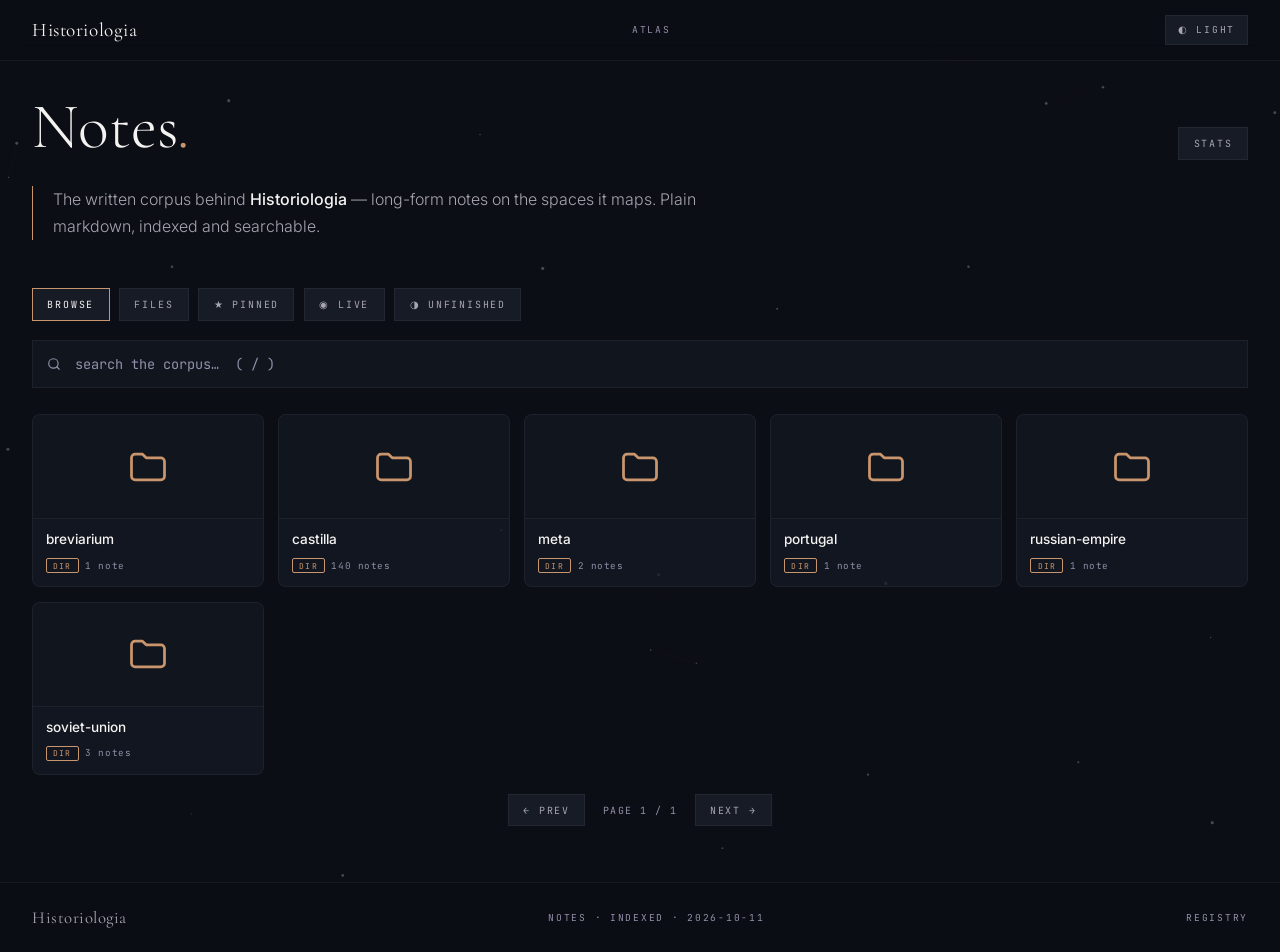
==== app/note/web/index.html @ 43ea8603 "merge Appended Information: - .dockerignore - .env.example - .gitignore - AGENTS.md - Dockerfile - M" ====
<!DOCTYPE html>
<html lang="en">
<head>
    <meta charset="UTF-8">
    <meta name="viewport" content="width=device-width, initial-scale=1.0">
    <title>Notes · Historiologia</title>
    <link rel="icon" href="/shared/img/favicon.ico">
    <script>document.documentElement.dataset.theme = localStorage.getItem('historiologia-theme') === 'light' ? 'light' : 'dark';</script>
    <meta name="description" content="Search and read the Historiologia notes corpus.">
    <link rel="preconnect" href="https://fonts.googleapis.com">
    <link rel="preconnect" href="https://fonts.gstatic.com" crossorigin>
    <link href="https://fonts.googleapis.com/css2?family=Cormorant+Garamond:ital,wght@0,300;0,400;0,500;0,600;1,300;1,400;1,500&family=Inter:wght@300;400;500;600&family=JetBrains+Mono:wght@300;400;500&display=swap" rel="stylesheet">
    <style>
        :root {
            /* Oxford Common Room tokens — keep identical to app/shared/theme.css
               (plus note-specific extras below). */
            --bg-void: #0b0e14;
            --bg-surface: #11151e;
            --bg-card: #161b26;
            --bg-elevated: #1d2330;
            --bg-hover: rgba(255, 255, 255, 0.04);
            --gilt: #C4B998;
            --parchment: #D6D1C4;
            --thread: #4a4a4a;
            --text-primary: #f4f3f1;
            --text-secondary: #a8a5b0;
            --text-muted: #9290aa;
            --text-ghost: #82809a;
            --accent-copper: #c9956c;
            --accent-copper-light: #dbb08a;
            --accent-sage: #7ba388;
            --accent-plum: #9b7eb0;
            --accent-rose: #c47d8a;
            --accent-amber: #d4a857;
            --accent-steel: #6b8caa;
            --accent-gold: #c9956c;
            --accent-gold-dim: rgba(201, 149, 108, 0.14);
            --accent-cyan: #4dd4c4;
            --accent-cyan-dim: rgba(77, 212, 196, 0.1);
            --border-subtle: rgba(255, 255, 255, 0.05);
            --border-medium: rgba(255, 255, 255, 0.08);
            --border-strong: rgba(255, 255, 255, 0.12);
            --radius-sm: 5px;
            --radius-md: 8px;
            --radius-lg: 12px;
            --shadow-sm: 0 2px 8px rgba(0, 0, 0, 0.15);
            --shadow-md: 0 8px 24px rgba(0, 0, 0, 0.2);
            --shadow-lg: 0 16px 48px rgba(0, 0, 0, 0.25);
            --card-bg: rgba(22, 27, 38, 0.72);
            --nav-bg: rgba(11, 14, 20, 0.85);
            --footer-bg: rgba(11, 14, 20, 0.7);
            --font-display: 'Cormorant Garamond', serif;
            --font-body: 'Inter', sans-serif;
            --font-mono: 'JetBrains Mono', monospace;
        }

        html[data-theme="light"] {
            --bg-void: #f5f2ea;
            --bg-surface: #efe9dc;
            --bg-card: #fffdf8;
            --bg-elevated: #ffffff;
            --bg-hover: rgba(20, 22, 30, 0.04);
            --gilt: #9a7b3f;
            --parchment: #2b2620;
            --thread: rgba(43, 38, 32, 0.25);
            --text-primary: #1a1d24;
            --text-secondary: #4a4f5e;
            --text-muted: #7a7f8e;
            --text-ghost: #9aa0ae;
            --accent-copper: #9a7b3f;
            --accent-copper-light: #7a6132;
            --accent-sage: #4e7a5e;
            --accent-plum: #7a5f8c;
            --accent-rose: #a55a68;
            --accent-amber: #9a742f;
            --accent-steel: #4e6e8c;
            --accent-gold: #9a7b3f;
            --accent-gold-dim: rgba(154, 123, 63, 0.12);
            --accent-cyan: #0e7c72;
            --accent-cyan-dim: rgba(14, 124, 114, 0.08);
            --border-subtle: rgba(20, 22, 30, 0.10);
            --border-medium: rgba(20, 22, 30, 0.14);
            --border-strong: rgba(20, 22, 30, 0.22);
            --radius-sm: 5px;
            --radius-md: 8px;
            --radius-lg: 12px;
            --shadow-sm: 0 2px 8px rgba(0, 0, 0, 0.15);
            --shadow-md: 0 8px 24px rgba(0, 0, 0, 0.2);
            --shadow-lg: 0 16px 48px rgba(0, 0, 0, 0.25);
            --card-bg: rgba(255, 253, 248, 0.72);
            --nav-bg: rgba(245, 242, 234, 0.85);
            --footer-bg: rgba(245, 242, 234, 0.75);
        }

        * { margin: 0; padding: 0; box-sizing: border-box; }
        html { scroll-behavior: smooth; background: var(--bg-void); }

        body {
            background: var(--bg-void);
            color: var(--text-primary);
            font-family: var(--font-body);
            min-height: 100vh;
            display: flex;
            flex-direction: column;
            overflow-x: hidden;
            transition: opacity 180ms ease;
        }

        html.theme-fading body { opacity: 0; }

        @media (prefers-reduced-motion: reduce) {
            html { scroll-behavior: auto; }
            body { transition: none; }
        }

        #ambientCanvas {
            position: fixed;
            top: 0; left: 0;
            z-index: 0;
            opacity: 0.55;
            pointer-events: none;
        }

        .page {
            position: relative;
            z-index: 1;
            flex: 1;
            width: 100%;
            max-width: 1280px;
            margin: 0 auto;
            padding: 0 2rem 3.5rem;
        }

        .nav {
            position: sticky;
            top: 0;
            z-index: 10;
            background: var(--nav-bg);
            backdrop-filter: blur(10px);
            -webkit-backdrop-filter: blur(10px);
            border-bottom: 1px solid var(--border-subtle);
        }

        .nav-inner {
            max-width: 1280px;
            margin: 0 auto;
            padding: 0.95rem 2rem;
            display: flex;
            align-items: center;
            justify-content: space-between;
        }

        .nav-brand {
            display: inline-flex;
            align-items: center;
            gap: 0.55rem;
            font-family: var(--font-display);
            font-size: 1.2rem;
            font-weight: 400;
            letter-spacing: 0.03em;
            color: var(--text-primary);
            text-decoration: none;
        }

        .nav-mark {
            height: 26px;
            width: auto;
        }

        .nav-brand em { font-style: italic; color: var(--accent-gold); }

        .nav-links {
            font-family: var(--font-mono);
            font-size: 0.6rem;
            letter-spacing: 0.18em;
            text-transform: uppercase;
        }

        .nav-links a {
            color: var(--text-muted);
            text-decoration: none;
            transition: color 0.3s ease;
        }

        .nav-links a:hover { color: var(--accent-cyan); }

        .theme-toggle {
            font-family: var(--font-mono);
            font-size: 0.6rem;
            letter-spacing: 0.18em;
            text-transform: uppercase;
            color: var(--text-secondary);
            background: var(--bg-card);
            border: 1px solid var(--border-subtle);
            padding: 0.45rem 0.75rem;
            cursor: pointer;
            transition: color 0.3s ease, border-color 0.3s ease;
        }

        .theme-toggle:hover { color: var(--accent-cyan); border-color: var(--accent-cyan); }

        header {
            padding: 2rem 0 3rem;
        }

        h1 {
            font-family: var(--font-display);
            font-weight: 300;
            font-size: clamp(2.6rem, 5vw, 4.2rem);
            line-height: 1.05;
        }

        h1 em { font-style: italic; color: var(--accent-gold); }

        .lede {
            margin-top: 1.6rem;
            max-width: 44rem;
            font-size: 1rem;
            font-weight: 300;
            line-height: 1.7;
            color: var(--text-secondary);
            border-left: 1px solid var(--accent-gold);
            padding-left: 1.25rem;
        }

        .lede strong { font-weight: 500; color: var(--text-primary); }

        .toolbar {
            display: flex;
            flex-direction: column;
            gap: 1.2rem;
            margin-bottom: 1.6rem;
        }

        .search-wrap {
            position: relative;
        }

        #search {
            width: 100%;
            font-family: var(--font-mono);
            font-size: 0.85rem;
            color: var(--text-primary);
            background: var(--bg-surface);
            border: 1px solid var(--border-subtle);
            padding: 0.9rem 1rem 0.9rem 2.6rem;
            outline: none;
            transition: border-color 0.3s ease, box-shadow 0.3s ease;
        }

        #search::placeholder { color: var(--text-muted); }

        #search:focus {
            border-color: var(--accent-cyan);
            box-shadow: 0 0 15px rgba(77, 212, 196, 0.05);
        }

        .search-icon {
            position: absolute;
            left: 0.95rem;
            top: 50%;
            transform: translateY(-50%);
            color: var(--text-muted);
            pointer-events: none;
        }

        /* ---------- catalog view modes ---------- */

        .titlebar {
            display: flex;
            align-items: baseline;
            justify-content: space-between;
            gap: 1rem;
        }

        .stats-btn {
            flex-shrink: 0;
            font-family: var(--font-mono);
            font-size: 0.62rem;
            letter-spacing: 0.18em;
            text-transform: uppercase;
            color: var(--text-secondary);
            background: var(--bg-card);
            border: 1px solid var(--border-subtle);
            padding: 0.55rem 0.9rem;
            cursor: pointer;
            transition: color 0.3s ease, border-color 0.3s ease;
        }

        .stats-btn:hover { color: var(--accent-cyan); border-color: var(--accent-cyan); }

        .viewbar { display: flex; flex-wrap: wrap; gap: 0.6rem; align-items: center; }

        .viewbtn {
            font-family: var(--font-mono);
            font-size: 0.62rem;
            letter-spacing: 0.18em;
            text-transform: uppercase;
            color: var(--text-secondary);
            background: var(--bg-card);
            border: 1px solid var(--border-subtle);
            padding: 0.55rem 0.9rem;
            cursor: pointer;
            transition: color 0.3s ease, border-color 0.3s ease;
        }

        .viewbtn:hover { color: var(--accent-cyan); border-color: var(--accent-cyan); }

        .viewbtn.active { color: var(--text-primary); border-color: var(--accent-gold); }

        .viewbtn.small { padding: 0.4rem 0.7rem; font-size: 0.55rem; }

        /* Breadcrumb: which directory the catalog is showing. */
        .crumbbar {
            margin-bottom: 1.2rem;
            font-family: var(--font-mono);
            font-size: 0.62rem;
            letter-spacing: 0.16em;
            text-transform: uppercase;
            color: var(--text-muted);
        }

        .crumbbar a { color: var(--text-muted); text-decoration: none; transition: color 0.3s ease; }
        .crumbbar a:hover { color: var(--accent-cyan); }
        .crumbbar .sep { margin: 0 0.5em; opacity: 0.5; }
        .crumbbar .here { color: var(--accent-gold); }
        .crumbbar .count { margin-left: 0.8rem; opacity: 0.75; }

        .crumbbar-clear {
            float: right;
            color: var(--text-secondary);
            text-decoration: none;
            background: var(--bg-card);
            border: 1px solid var(--border-subtle);
            padding: 0.35rem 0.6rem;
            letter-spacing: 0.14em;
        }

        .crumbbar-clear:hover { color: var(--accent-cyan); border-color: var(--accent-cyan); }

        /* Stats modal (explorer stats-modal pattern). */
        .stats-overlay {
            position: fixed;
            inset: 0;
            background: rgba(4, 6, 10, 0.6);
            backdrop-filter: blur(4px);
            -webkit-backdrop-filter: blur(4px);
            z-index: 600;
            opacity: 0;
            pointer-events: none;
            transition: opacity 0.3s ease;
        }

        .stats-overlay.open { opacity: 1; pointer-events: auto; }

        .stats-modal {
            position: fixed;
            top: 50%; left: 50%;
            transform: translate(-50%, -48%) scale(0.96);
            width: min(560px, 92vw);
            max-height: 82vh;
            background: linear-gradient(180deg, var(--bg-surface) 0%, var(--bg-void) 100%);
            border: 1px solid var(--border-medium);
            border-left: 2px solid var(--accent-gold);
            border-radius: var(--radius-lg);
            box-shadow: var(--shadow-lg);
            z-index: 610;
            opacity: 0;
            pointer-events: none;
            transition: opacity 0.3s ease, transform 0.3s cubic-bezier(0.22, 1, 0.36, 1);
            display: flex;
            flex-direction: column;
            overflow: hidden;
        }

        .stats-modal.open {
            opacity: 1;
            pointer-events: auto;
            transform: translate(-50%, -50%) scale(1);
        }

        .stats-header {
            padding: 1.2rem 1.4rem 1rem;
            border-bottom: 1px solid var(--border-subtle);
            position: relative;
            flex-shrink: 0;
        }

        .stats-eyebrow {
            font-family: var(--font-display);
            font-size: 0.7rem;
            font-style: italic;
            color: var(--accent-gold);
            letter-spacing: 0.06em;
            display: block;
            margin-bottom: 0.2rem;
        }

        .stats-title {
            font-family: var(--font-display);
            font-size: 1.5rem;
            font-style: italic;
            font-weight: 300;
            color: var(--text-primary);
        }

        .stats-close {
            position: absolute;
            top: 1rem; right: 1rem;
            background: none;
            border: none;
            color: var(--text-muted);
            font-size: 1.4rem;
            width: 1.8rem; height: 1.8rem;
            cursor: pointer;
            border-radius: var(--radius-sm);
            line-height: 1;
        }

        .stats-close:hover { color: var(--accent-rose); }

        .stats-body { flex: 1; overflow-y: auto; padding: 1.1rem 1.4rem 1.6rem; }

        .stats-grid { display: grid; grid-template-columns: repeat(3, 1fr); gap: 1px; background: var(--border-subtle); border: 1px solid var(--border-subtle); }

        .stats-cell { background: var(--bg-void); padding: 0.8rem; }

        .stats-cell .v { font-family: var(--font-mono); font-size: 1.3rem; color: var(--accent-cyan); }

        .stats-cell .l {
            margin-top: 0.25rem;
            font-family: var(--font-mono);
            font-size: 0.56rem;
            letter-spacing: 0.2em;
            text-transform: uppercase;
            color: var(--text-muted);
        }

        .stats-sec-title {
            font-family: var(--font-display);
            font-size: 0.85rem;
            font-style: italic;
            color: var(--text-primary);
            margin: 1.1rem 0 0.5rem;
            padding-bottom: 0.35rem;
            border-bottom: 1px solid var(--border-subtle);
        }

        .stats-row {
            display: flex;
            align-items: baseline;
            gap: 0.8rem;
            padding: 0.35rem 0;
            font-size: 0.8rem;
            color: var(--text-secondary);
            border-bottom: 1px solid var(--border-subtle);
        }

        .stats-row .n { margin-left: auto; font-family: var(--font-mono); color: var(--text-primary); }

        .stats-foot { margin-top: 0.9rem; font-family: var(--font-mono); font-size: 0.58rem; letter-spacing: 0.14em; text-transform: uppercase; color: var(--text-muted); }

        /* Explorer card grid: folders and files as visual cards. */
        .results {
            display: grid;
            grid-template-columns: repeat(auto-fill, minmax(200px, 1fr));
            gap: 0.9rem;
        }

        .card {
            position: relative;
            border: 1px solid var(--border-subtle);
            border-radius: var(--radius-md);
            background: var(--card-bg);
            overflow: hidden;
            display: flex;
            flex-direction: column;
            transition: border-color 140ms ease, transform 140ms ease;
        }

        .card:hover { border-color: var(--border-strong); transform: translateY(-1px); }

        .card:hover .card-name { color: var(--accent-cyan); }

        .card-link {
            display: flex;
            flex-direction: column;
            flex: 1;
            color: inherit;
            text-decoration: none;
        }

        .card-thumb {
            height: 104px;
            display: flex;
            align-items: center;
            justify-content: center;
            background: var(--bg-surface);
            border-bottom: 1px solid var(--border-subtle);
        }

        .card-thumb svg { width: 44px; height: 44px; }

        .card-dir .card-thumb svg { color: var(--accent-gold); }

        .card-file .card-thumb svg { color: var(--accent-steel); }

        .card-live .card-thumb svg { color: var(--accent-amber); }

        .card-body {
            padding: 0.7rem 0.8rem 0.8rem;
            display: flex;
            flex-direction: column;
            gap: 0.35rem;
            flex: 1;
        }

        .card-name {
            font-size: 0.85rem;
            font-weight: 500;
            line-height: 1.35;
            color: var(--text-primary);
            overflow-wrap: anywhere;
        }

        .card-name mark {
            background: var(--accent-cyan-dim);
            color: var(--accent-cyan);
            padding: 0 0.1em;
        }

        .card-sub {
            font-family: var(--font-mono);
            font-size: 0.58rem;
            letter-spacing: 0.06em;
            color: var(--text-muted);
            overflow-wrap: anywhere;
        }

        .card-meta {
            display: flex;
            align-items: center;
            gap: 0.4rem;
            margin-top: auto;
            padding-top: 0.25rem;
        }

        .card-kind {
            flex-shrink: 0;
            font-family: var(--font-mono);
            font-size: 0.5rem;
            letter-spacing: 0.14em;
            text-transform: uppercase;
            color: var(--accent-cyan);
            border: 1px solid var(--accent-cyan);
            border-radius: 2px;
            padding: 0.1rem 0.4rem;
        }

        .card-dir .card-kind { color: var(--accent-gold); border-color: var(--accent-gold); }

        .card-pin {
            position: absolute;
            top: 0.4rem;
            right: 0.4rem;
            width: 26px;
            height: 26px;
            display: inline-flex;
            align-items: center;
            justify-content: center;
            color: var(--text-muted);
            background: transparent;
            border: none;
            cursor: pointer;
            transition: color 0.3s ease;
        }

        .card-pin:hover { color: var(--accent-cyan); }

        .card-pin.pinned { color: var(--accent-gold); }

        .empty {
            border: 1px solid var(--border-subtle);
            background: var(--bg-void);
            padding: 3rem 2rem;
            text-align: center;
            font-family: var(--font-display);
            font-style: italic;
            font-size: 1.05rem;
            color: var(--text-muted);
        }

        .pager {
            display: flex;
            align-items: center;
            justify-content: center;
            gap: 1.1rem;
            margin-top: 1.2rem;
        }

        .page-btn {
            font-family: var(--font-mono);
            font-size: 0.62rem;
            letter-spacing: 0.18em;
            text-transform: uppercase;
            color: var(--text-secondary);
            background: var(--bg-card);
            border: 1px solid var(--border-subtle);
            padding: 0.55rem 0.9rem;
            cursor: pointer;
            transition: color 0.3s ease, border-color 0.3s ease;
        }

        .page-btn:hover:not([disabled]) { color: var(--accent-cyan); border-color: var(--accent-cyan); }

        .page-btn[disabled] { opacity: 0.35; cursor: default; }

        .page-ind {
            font-family: var(--font-mono);
            font-size: 0.62rem;
            letter-spacing: 0.14em;
            text-transform: uppercase;
            color: var(--text-muted);
        }

        footer {
            position: relative;
            z-index: 1;
            border-top: 1px solid var(--border-subtle);
            background: var(--footer-bg);
        }

        .foot-inner {
            max-width: 1280px;
            margin: 0 auto;
            padding: 1.5rem 2rem;
            display: flex;
            align-items: center;
            justify-content: space-between;
            flex-wrap: wrap;
            gap: 1rem 2rem;
            font-family: var(--font-mono);
            font-size: 0.6rem;
            letter-spacing: 0.18em;
            text-transform: uppercase;
            color: var(--text-muted);
        }

        .foot-brand {
            font-family: var(--font-display);
            font-size: 1.05rem;
            letter-spacing: 0.03em;
            text-transform: none;
            color: var(--text-secondary);
        }

        .foot-brand em { font-style: italic; color: var(--accent-gold); }

        .foot-links { display: flex; flex-wrap: wrap; gap: 1.2rem; }

        footer a { color: var(--text-muted); text-decoration: none; transition: color 0.3s ease; }
        footer a:hover { color: var(--accent-cyan); }

        @media (max-width: 860px) {
            .row-path { display: none; }
        }
    </style>
</head>
<body>
    <canvas id="ambientCanvas" aria-hidden="true"></canvas>

    <nav class="nav">
        <div class="nav-inner">
            <a class="nav-brand" href="/">Historiologia</a>
            <div class="nav-links"><a href="../data/meta/atlas.html">Atlas</a></div>
            <button type="button" class="theme-toggle" id="themeToggle" aria-label="Switch color theme">◐ <span id="themeLabel">LIGHT</span></button>
        </div>
    </nav>

    <div class="page">
        <header>
            <div class="titlebar">
                <h1>Notes<em>.</em></h1>
                <button type="button" class="stats-btn" id="stats-btn" aria-haspopup="dialog">stats</button>
            </div>
            <p class="lede">
                The written corpus behind <strong>Historiologia</strong> &mdash;
                long-form notes on the spaces it maps. Plain markdown,
                indexed and searchable.
            </p>
        </header>

        <div class="toolbar">
            <div class="viewbar" id="viewbar" role="group" aria-label="Catalog view">
                <button type="button" class="viewbtn" data-view="browse">browse</button>
                <button type="button" class="viewbtn" data-view="files">files</button>
                <button type="button" class="viewbtn" id="pins-toggle" aria-pressed="false" title="Show pinned notes only">&#9733; pinned</button>
                <button type="button" class="viewbtn" id="live-toggle" aria-pressed="false" title="Show live notes only">&#9673; Live</button>
                <button type="button" class="viewbtn" id="unfinished-toggle" aria-pressed="false" title="Show unfinished notes only">&#9681; unfinished</button>
            </div>
            <div class="search-wrap">
                <svg class="search-icon" width="14" height="14" viewBox="0 0 24 24" fill="none" stroke="currentColor" stroke-width="2" stroke-linecap="round" stroke-linejoin="round"><circle cx="11" cy="11" r="8"/><path d="m21 21-4.3-4.3"/></svg>
                <input type="search" id="search" placeholder="search the corpus&hellip;  ( / )" aria-label="Search notes" autocomplete="off">
            </div>
        </div>

        <div class="crumbbar" id="crumbbar" hidden></div>

        <div class="results" id="results"></div>
        <div class="empty" id="empty" hidden>no notes match.</div>
        <div class="pager" id="pager" hidden>
            <button type="button" class="page-btn" id="page-prev">&larr; prev</button>
            <span class="page-ind" id="page-ind">page 1 / 1</span>
            <button type="button" class="page-btn" id="page-next">next &rarr;</button>
        </div>
    </div>

    <div class="stats-overlay" id="stats-overlay"></div>
    <div class="stats-modal" id="stats-modal" role="dialog" aria-modal="true" aria-label="Catalog statistics">
        <div class="stats-header">
            <span class="stats-eyebrow">Corpus</span>
            <h3 class="stats-title">Catalog Statistics</h3>
            <button class="stats-close" id="stats-close" aria-label="Close statistics">&times;</button>
        </div>
        <div class="stats-body" id="stats-body"></div>
    </div>

    <footer>
        <div class="foot-inner">
            <div class="foot-brand">Historiologia</div>
            <div>NOTES &middot; INDEXED &middot; <span id="foot-date">&mdash;</span></div>
            <div class="foot-links">
                <a href="/">REGISTRY</a>
            </div>
        </div>
    </footer>

    <script>
    (function () {
        'use strict';

        var NOTES = [];
        var IDX = null;
        var SEG_RE = /^[a-z0-9]+(-[a-z0-9]+)*$/;
        var VIEWS = ['browse', 'files'];
        var GRID_PAGE = 48;
        var state = { q: '', section: 'all', dir: '', view: 'browse', page: 1, pageSize: GRID_PAGE, liveOnly: false, unfinishedOnly: false };
        var PINS = [];          /* pinned note paths, server order */
        var pinsAvailable = false;
        var lastTotalPages = 1;
        var resultsEl = document.getElementById('results');
        var emptyEl = document.getElementById('empty');
        var pagerEl = document.getElementById('pager');
        var prevBtn = document.getElementById('page-prev');
        var nextBtn = document.getElementById('page-next');
        var indEl = document.getElementById('page-ind');

        /* ---------- ambient constellation ---------- */

        var canvas = document.getElementById('ambientCanvas');
        var ctx = canvas.getContext('2d');
        var pts = [];
        var LINK_DIST = 130;

        function resize() {
            canvas.width = window.innerWidth;
            canvas.height = window.innerHeight;
            var count = Math.max(24, Math.floor((canvas.width * canvas.height) / 34000));
            pts = [];
            for (var i = 0; i < count; i++) {
                pts.push({
                    x: Math.random() * canvas.width,
                    y: Math.random() * canvas.height,
                    vx: (Math.random() - 0.5) * 0.22,
                    vy: (Math.random() - 0.5) * 0.22,
                    r: Math.random() * 1.4 + 0.4
                });
            }
        }

        function tick() {
            var light = document.documentElement.dataset.theme === 'light';
            var dotRGB = light ? '26, 29, 36' : '226, 228, 235';
            var linkRGB = light ? '154, 123, 63' : '201, 149, 108';
            ctx.clearRect(0, 0, canvas.width, canvas.height);
            for (var i = 0; i < pts.length; i++) {
                var p = pts[i];
                p.x += p.vx; p.y += p.vy;
                if (p.x < 0 || p.x > canvas.width) p.vx *= -1;
                if (p.y < 0 || p.y > canvas.height) p.vy *= -1;
                ctx.beginPath();
                ctx.arc(p.x, p.y, p.r, 0, Math.PI * 2);
                ctx.fillStyle = 'rgba(' + dotRGB + ', 0.5)';
                ctx.fill();
                for (var j = i + 1; j < pts.length; j++) {
                    var m = pts[j];
                    var dx = p.x - m.x, dy = p.y - m.y;
                    var dist = Math.sqrt(dx * dx + dy * dy);
                    if (dist < LINK_DIST) {
                        ctx.beginPath();
                        ctx.moveTo(p.x, p.y);
                        ctx.lineTo(m.x, m.y);
                        ctx.strokeStyle = 'rgba(' + linkRGB + ', ' + (0.10 * (1 - dist / LINK_DIST)) + ')';
                        ctx.lineWidth = 1;
                        ctx.stroke();
                    }
                }
            }
            requestAnimationFrame(tick);
        }

        window.addEventListener('resize', resize);
        resize();
        requestAnimationFrame(tick);

        /* ---------- theme toggle (shared with the hub) ---------- */

        var themeToggle = document.getElementById('themeToggle');
        var themeLabel = document.getElementById('themeLabel');
        var themeFading = false;

        function applyThemeLabel() {
            themeLabel.textContent = document.documentElement.dataset.theme === 'light' ? 'DARK' : 'LIGHT';
        }

        themeToggle.addEventListener('click', function () {
            if (themeFading) return;
            themeFading = true;
            var root = document.documentElement;
            var reduced = window.matchMedia && window.matchMedia('(prefers-reduced-motion: reduce)').matches;
            var swap = function () {
                root.dataset.theme = root.dataset.theme === 'light' ? 'dark' : 'light';
                try { localStorage.setItem('historiologia-theme', root.dataset.theme); } catch (e) { /* private mode */ }
                applyThemeLabel();
                root.classList.remove('theme-fading');
                themeFading = false;
            };
            if (reduced) {
                swap();
                return;
            }
            root.classList.add('theme-fading');
            setTimeout(swap, 190);
        });

        applyThemeLabel();

        /* ---------- helpers ---------- */

        function esc(s) {
            var d = document.createElement('div');
            d.textContent = s == null ? '' : String(s);
            return d.innerHTML;
        }

        function encPath(p) {
            return p.split('/').map(encodeURIComponent).join('/');
        }

        function cleanQuery(sp) {
            // Keep directory separators readable: URLSearchParams encodes '/'
            // as '%2F', but both forms decode to the same value.
            return sp.toString().replace(/%2F/gi, '/');
        }

        function hl(text, q) {
            var e = esc(text);
            if (!q) return e;
            var i = text.toLowerCase().indexOf(q.toLowerCase());
            if (i < 0) return e;
            return esc(text.slice(0, i)) + '<mark>' + esc(text.slice(i, i + q.length)) + '</mark>' + esc(text.slice(i + q.length));
        }

        function liveSub(n) {
            if (n.kind !== 'live') return '';
            var parts = String(n.path || '').split('/');
            return parts.length > 2 ? parts[1] : '';
        }

        function score(n, q) {
            var t = n.title.toLowerCase().indexOf(q);
            if (t === 0) return 0;
            if (t > 0) return 1;
            for (var i = 0; i < n.headings.length; i++) {
                if (n.headings[i].text.toLowerCase().indexOf(q) >= 0) return 2;
            }
            if (n.tags && n.tags.join(' ').indexOf(q) >= 0) return 2;
            if (liveSub(n).toLowerCase().indexOf(q) >= 0) return 2;
            if (n.text.indexOf(q) >= 0) return 3;
            return -1;
        }

        function isPinned(p) { return PINS.indexOf(p) >= 0; }

        function isUnfinished(n) { return !!n.tags && n.tags.indexOf('unfinished') >= 0; }

        function parentDir(p) {
            var i = p.lastIndexOf('/');
            return i < 0 ? '' : p.slice(0, i);
        }

        /* Directory deep link (?dir=a/b): kebab segments only, never a file. */
        function validDir(d) {
            if (!d || d.length > 200) return '';
            var parts = d.split('/');
            for (var i = 0; i < parts.length; i++) {
                if (!SEG_RE.test(parts[i])) return '';
            }
            return parts.join('/');
        }

        function inDir(n) { return !state.dir || parentDir(n.path) === state.dir; }

        /* Browse file list: strict level scoping — only the files living
           directly in state.dir (at root: only truly root-level notes,
           normally none). The files view keeps the looser inDir filter so
           ?dir= deep links still flatten a subtree. */
        function browseFiles() {
            var q = state.q.trim().toLowerCase();
            var list = NOTES.filter(function (n) {
                if (state.section === 'pinned' && !isPinned(n.path)) return false;
                if (state.liveOnly && n.kind !== 'live') return false;
                if (state.unfinishedOnly && !isUnfinished(n)) return false;
                if (parentDir(n.path) !== state.dir) return false;
                if (!q) return true;
                return score(n, q) >= 0;
            });
            if (q) list = sortScored(list, q);
            return list;
        }

        function sortScored(list, q) {
            return list.map(function (n) { return { n: n, s: score(n, q) }; })
                .sort(function (a, b) { return a.s - b.s || a.n.title.localeCompare(b.n.title); })
                .map(function (x) { return x.n; });
        }

        /* ---------- render ---------- */

        function filteredList() {
            var q = state.q.trim().toLowerCase();
            var list = NOTES.filter(function (n) {
                if (state.section === 'pinned' && !isPinned(n.path)) return false;
                if (state.liveOnly && n.kind !== 'live') return false;
                if (state.unfinishedOnly && !isUnfinished(n)) return false;
                if (!inDir(n)) return false;
                if (!q) return true;
                return score(n, q) >= 0;
            });
            if (q) {
                list = sortScored(list, q);
            }
            return list;
        }

        function pinButtonHtml(path) {
            if (!pinsAvailable) return '';
            var on = isPinned(path);
            return '<button type="button" class="card-pin' + (on ? ' pinned' : '') + '"' +
                ' data-path="' + esc(path) + '"' +
                ' aria-pressed="' + (on ? 'true' : 'false') + '"' +
                ' aria-label="' + (on ? 'Unpin note' : 'Pin note') + '"' +
                ' title="' + (on ? 'unpin' : 'pin') + '">' +
                '<svg width="13" height="13" viewBox="0 0 24 24" fill="' + (on ? 'currentColor' : 'none') + '" stroke="currentColor" stroke-width="1.8" stroke-linejoin="round"><path d="m12 2 3.09 6.26L22 9.27l-5 4.87 1.18 6.88L12 17.77l-6.18 3.25L7 14.14 2 9.27l6.91-1.01L12 2z"/></svg>' +
                '</button>';
        }

        function fileHref(n) {
            return n.kind === 'live' ? '../data/' + encPath(n.path) : 'note.html?n=' + encPath(n.path);
        }

        var ICON_DIR = '<svg viewBox="0 0 24 24" fill="none" stroke="currentColor" stroke-width="1.5" stroke-linecap="round" stroke-linejoin="round" aria-hidden="true"><path d="M3 7a2 2 0 0 1 2-2h4l2 2h8a2 2 0 0 1 2 2v8a2 2 0 0 1-2 2H5a2 2 0 0 1-2-2z"/></svg>';

        var ICON_FILE = '<svg viewBox="0 0 24 24" fill="none" stroke="currentColor" stroke-width="1.5" stroke-linecap="round" stroke-linejoin="round" aria-hidden="true"><path d="M14 2H6a2 2 0 0 0-2 2v16a2 2 0 0 0 2 2h12a2 2 0 0 0 2-2V8z"/><path d="M14 2v6h6"/></svg>';

        /* File card: file glyph, title + path. */
        function fileCard(n, q) {
            var live = n.kind === 'live';
            var sub = live ? liveSub(n) : '';
            return '<div class="card ' + (live ? 'card-live' : 'card-file') + '">' +
                '<a class="card-link" href="' + fileHref(n) + '">' +
                '<div class="card-thumb">' + ICON_FILE + '</div>' +
                '<div class="card-body">' +
                '<div class="card-name">' + hl(n.title, q) + '</div>' +
                (live ? '' : '<div class="card-sub">' + esc(n.path) + '</div>') +
                (live ? '<div class="card-meta"><span class="card-kind">live</span>' +
                    (sub ? '<span class="card-kind">#' + esc(sub) + '</span>' : '') + '</div>' : '') +
                '</div></a>' +
                pinButtonHtml(n.path) +
                '</div>';
        }

        /* Folder card: folder glyph, name + note count. Enters the
           directory in place (pushState), no page reload. */
        function dirCard(s, q) {
            return '<div class="card card-dir">' +
                '<a class="card-link" href="' + navHref(s.path) + '" data-navdir="' + esc(s.path) + '">' +
                '<div class="card-thumb">' + ICON_DIR + '</div>' +
                '<div class="card-body">' +
                '<div class="card-name">' + hl(s.name, q) + '</div>' +
                '<div class="card-meta"><span class="card-kind">dir</span>' +
                '<span class="card-sub">' + s.count + (s.count === 1 ? ' note' : ' notes') + '</span></div>' +
                '</div></a></div>';
        }

        function dirCards(subs) {
            var q = state.q.trim().toLowerCase();
            return subs.map(function (s) { return dirCard(s, q); }).join('');
        }

        function fileCards(list) {
            var q = state.q.trim().toLowerCase();
            var start = (state.page - 1) * state.pageSize;
            return list.slice(start, start + state.pageSize).map(function (n) { return fileCard(n, q); }).join('');
        }

        /* Immediate subfolders of state.dir, with note counts. A folder
           shows when it holds a note matching the query (if any); the
           pinned filter scopes both files and folders to pinned notes. */
        function dirSubdirs() {
            if (!state.dir) return [];
            var q = state.q.trim().toLowerCase();
            var map = {};
            NOTES.forEach(function (n) {
                if (state.section === 'pinned' && !isPinned(n.path)) return;
                if (state.liveOnly && n.kind !== 'live') return;
                if (state.unfinishedOnly && !isUnfinished(n)) return;
                var pre = state.dir + '/';
                if (n.path.indexOf(pre) !== 0) return;
                var rest = n.path.slice(pre.length);
                var slash = rest.indexOf('/');
                if (slash < 0) return;
                var seg = rest.slice(0, slash);
                var e = map[seg] || (map[seg] = { name: seg, path: state.dir + '/' + seg, count: 0, hit: false });
                e.count++;
                if (!q || score(n, q) >= 0) e.hit = true;
            });
            return Object.keys(map).sort().filter(function (k) { return map[k].hit; }).map(function (k) { return map[k]; });
        }

        /* Top-level folders for the root browse view (sections as dirs). */
        function rootSections() {
            var q = state.q.trim().toLowerCase();
            var map = {};
            NOTES.forEach(function (n) {
                if (state.section === 'pinned' && !isPinned(n.path)) return;
                if (state.liveOnly && n.kind !== 'live') return;
                if (state.unfinishedOnly && !isUnfinished(n)) return;
                var seg = n.path.split('/')[0] || n.path;
                var e = map[seg] || (map[seg] = { name: seg, path: seg, count: 0, hit: false });
                e.count++;
                if (!q || score(n, q) >= 0) e.hit = true;
            });
            return Object.keys(map).sort().filter(function (k) { return map[k].hit; }).map(function (k) { return map[k]; });
        }

        /* Shareable browse URL for a directory (browse view, current filters). */
        function navHref(dir) {
            var sp = new URLSearchParams();
            sp.set('view', 'browse');
            if (dir) sp.set('dir', dir);
            if (state.section === 'pinned') sp.set('section', 'pinned');
            return 'index.html?' + cleanQuery(sp);
        }

        function crumbsHtml() {
            var parts = state.dir.split('/');
            var html = '<a href="index.html" data-navhome>notes</a>';
            var prefix = [];
            for (var i = 0; i < parts.length; i++) {
                prefix.push(parts[i]);
                html += '<span class="sep">/</span>';
                if (i === parts.length - 1) {
                    html += '<span class="here">' + esc(parts[i]) + '</span>';
                } else {
                    html += '<a href="' + navHref(prefix.join('/')) + '" data-navdir="' + esc(prefix.join('/')) + '">' + esc(parts[i]) + '</a>';
                }
            }
            return html;
        }

        /* Breadcrumb: which directory the catalog is showing. Ancestors
           jump back without a reload; the files view shows the count line. */
        function renderCrumbbar(subs, fileCount) {
            var bar = document.getElementById('crumbbar');
            var filtered = state.dir || state.section !== 'all' || state.liveOnly || state.unfinishedOnly;
            if (!state.dir && state.view !== 'files' && !filtered) {
                bar.hidden = true;
                bar.innerHTML = '';
                return;
            }
            bar.hidden = false;
            var html = state.dir ? crumbsHtml() : '<a href="index.html" data-navhome>notes</a>';
            html += '<span class="count">' + fileCount + (fileCount === 1 ? ' note' : ' notes');
            if (state.view === 'browse') {
                html += ' &middot; ' + subs.length + (subs.length === 1 ? ' folder' : ' folders');
            }
            html += '</span>';
            if (filtered) {
                html += '<a class="crumbbar-clear" href="index.html" data-navclear>&times; all notes</a>';
            }
            bar.innerHTML = html;
        }

        function updatePager(count, totalPages) {
            emptyEl.hidden = count > 0;
            emptyEl.textContent = state.section === 'pinned'
                ? 'no pins yet \u2014 star a note.'
                : (state.liveOnly ? 'no live notes match.' : (state.unfinishedOnly ? 'no unfinished notes match.' : 'no notes match.'));
            pagerEl.hidden = totalPages <= 1;
            if (totalPages <= 1) return;
            indEl.textContent = 'page ' + state.page + ' / ' + totalPages;
            indEl.title = count + ' notes \u00b7 ' + state.pageSize + ' per page';
            prevBtn.disabled = state.page <= 1;
            nextBtn.disabled = state.page >= totalPages;
        }

        /* ---------- navigation (pushState file browsing) ---------- */

        function snapshot() {
            return { view: state.view, dir: state.dir, section: state.section, q: state.q, live: state.liveOnly, unfinished: state.unfinishedOnly };
        }

        function syncUrl(push) {
            try {
                var sp = new URLSearchParams();
                sp.set('view', state.view);
                if (state.dir) sp.set('dir', state.dir);
                if (state.section === 'pinned') sp.set('section', 'pinned');
                if (state.liveOnly) sp.set('live', '1');
                if (state.unfinishedOnly) sp.set('unfinished', '1');
                if (state.q.trim()) sp.set('q', state.q.trim());
                var url = 'index.html?' + cleanQuery(sp);
                if (push) history.pushState(snapshot(), '', url);
                else history.replaceState(null, '', url);
            } catch (e) { /* file:// or old browser: URL stays as-is */ }
        }

        function readUrl() {
            var qs;
            try { qs = new URLSearchParams(window.location.search); }
            catch (e) { return; }
            /* Legacy ?view=dirs|tree falls through to browse; legacy
               ?tag= and non-pinned ?section= are retired (ignored). */
            var v = (qs.get('view') || 'browse').toLowerCase();
            state.view = v === 'files' ? 'files' : 'browse';
            var d = qs.get('dir');
            state.dir = d ? validDir(d) : '';
            var s = qs.get('section');
            state.section = (s && s.toLowerCase() === 'pinned') ? 'pinned' : 'all';
            state.liveOnly = qs.get('live') === '1';
            state.unfinishedOnly = qs.get('unfinished') === '1';
            var q = qs.get('q');
            state.q = q ? q.slice(0, 200) : '';
            state.page = 1;
        }

        /* In-place navigation: folder cards, breadcrumb, view switch. */
        function navigate(patch, push) {
            if (patch.view !== undefined) state.view = patch.view;
            if (patch.dir !== undefined) state.dir = patch.dir;
            if (patch.section !== undefined) state.section = patch.section;
            state.page = 1;
            syncUrl(push !== false);
            render();
            resultsEl.scrollIntoView({ behavior: 'smooth', block: 'start' });
        }

        /* Pinned filter: kept while section/tag facets are gone. */
        function togglePinned() {
            state.section = state.section === 'pinned' ? 'all' : 'pinned';
            state.page = 1;
            syncUrl(false);
            render();
        }

        function toggleLive() {
            state.liveOnly = !state.liveOnly;
            state.page = 1;
            syncUrl(false);
            render();
        }

        function toggleUnfinished() {
            state.unfinishedOnly = !state.unfinishedOnly;
            state.page = 1;
            syncUrl(false);
            render();
        }

        function setView(v) {
            if (VIEWS.indexOf(v) < 0 || v === state.view) return;
            navigate({ view: v });
        }

        function renderViewbar() {
            var btns = document.querySelectorAll('#viewbar .viewbtn[data-view]');
            for (var i = 0; i < btns.length; i++) {
                btns[i].classList.toggle('active', btns[i].getAttribute('data-view') === state.view);
            }
            var pin = document.getElementById('pins-toggle');
            var on = state.section === 'pinned';
            pin.classList.toggle('active', on);
            pin.setAttribute('aria-pressed', on ? 'true' : 'false');
            var lv = document.getElementById('live-toggle');
            var lon = !!state.liveOnly;
            lv.classList.toggle('active', lon);
            lv.setAttribute('aria-pressed', lon ? 'true' : 'false');
            var uf = document.getElementById('unfinished-toggle');
            var uon = !!state.unfinishedOnly;
            uf.classList.toggle('active', uon);
            uf.setAttribute('aria-pressed', uon ? 'true' : 'false');
        }

        /* ---------- stats modal (explorer stats-modal pattern) ---------- */

        function fillStats() {
            var words = 0;
            NOTES.forEach(function (n) { words += n.words; });
            var secs = (IDX && IDX.sections) || {};
            var names = Object.keys(secs).sort();
            var html = '<div class="stats-grid">' +
                '<div class="stats-cell"><div class="v">' + NOTES.length + '</div><div class="l">Notes</div></div>' +
                '<div class="stats-cell"><div class="v">' + names.length + '</div><div class="l">Sections</div></div>' +
                '<div class="stats-cell"><div class="v">' + (words > 999 ? (words / 1000).toFixed(1) + 'k' : String(words)) + '</div><div class="l">Words</div></div>' +
                '</div>' +
                '<div class="stats-sec-title">Sections</div>' +
                names.map(function (s) {
                    return '<div class="stats-row"><span>' + esc(s) + '</span><span class="n">' + secs[s] + '</span></div>';
                }).join('') +
                '<div class="stats-foot">index ' + esc(IDX && IDX.generated ? IDX.generated : '\u2014') + '</div>';
            document.getElementById('stats-body').innerHTML = html;
        }

        function openStats() {
            fillStats();
            document.getElementById('stats-overlay').classList.add('open');
            document.getElementById('stats-modal').classList.add('open');
        }

        function closeStats() {
            document.getElementById('stats-overlay').classList.remove('open');
            document.getElementById('stats-modal').classList.remove('open');
        }

        function statsOpen() {
            return document.getElementById('stats-modal').classList.contains('open');
        }

        function render() {
            renderViewbar();
            var list = state.view === 'browse' ? browseFiles() : filteredList();
            var subs = state.view === 'browse' ? (state.dir ? dirSubdirs() : rootSections()) : [];
            renderCrumbbar(subs, list.length);
            var totalPages = Math.max(1, Math.ceil(list.length / state.pageSize));
            if (state.page > totalPages) state.page = totalPages;
            if (state.page < 1) state.page = 1;
            resultsEl.innerHTML = (state.view === 'browse' ? dirCards(subs) : '') + fileCards(list);
            lastTotalPages = totalPages;
            updatePager(list.length, totalPages);
            /* Folders alone still count as a result: never show the empty
               state while subfolders are listed. */
            if (!list.length && subs.length) emptyEl.hidden = true;
        }

        function goToPage(p) {
            if (p < 1 || p > lastTotalPages || p === state.page) return;
            state.page = p;
            render();
            resultsEl.scrollIntoView({ behavior: 'smooth', block: 'start' });
        }

        prevBtn.addEventListener('click', function () { goToPage(state.page - 1); });
        nextBtn.addEventListener('click', function () { goToPage(state.page + 1); });

        /* ---------- pins ---------- */

        function togglePin(path) {
            var on = !isPinned(path);
            var prev = PINS.slice();
            if (on) PINS.push(path);
            else PINS = PINS.filter(function (p) { return p !== path; });
            render();
            fetch('/note/api/pins', {
                method: 'POST',
                headers: { 'Content-Type': 'application/json' },
                body: JSON.stringify({ path: path, pinned: on })
            }).then(function (r) {
                if (!r.ok) throw new Error('HTTP ' + r.status);
                return r.json();
            }).catch(function (err) {
                PINS = prev;
                render();
                console.warn('pin update failed:', err);
            });
        }

        resultsEl.addEventListener('click', function (e) {
            var btn = e.target.closest('.card-pin');
            if (btn) {
                e.preventDefault();
                togglePin(btn.dataset.path);
                return;
            }
            var nav = e.target.closest('[data-navdir]');
            if (nav) {
                e.preventDefault();
                navigate({ view: 'browse', dir: nav.getAttribute('data-navdir') });
            }
        });

        /* ---------- view switcher, breadcrumb, stats modal ---------- */

        document.getElementById('viewbar').addEventListener('click', function (e) {
            var btn = e.target.closest('.viewbtn[data-view]');
            if (btn) setView(btn.getAttribute('data-view'));
        });

        document.getElementById('crumbbar').addEventListener('click', function (e) {
            var nav = e.target.closest('[data-navdir]');
            if (nav) {
                e.preventDefault();
                navigate({ view: 'browse', dir: nav.getAttribute('data-navdir') });
                return;
            }
            if (e.target.closest('[data-navclear]')) {
                e.preventDefault();
                navigate({ dir: '', section: 'all' });
                return;
            }
            if (e.target.closest('[data-navhome]')) {
                e.preventDefault();
                navigate({ view: 'browse', dir: '' });
            }
        });

        /* Browser Back/Forward restores the pushed filter snapshot. */
        window.addEventListener('popstate', function (e) {
            var s = (e.state && e.state.view) ? e.state : null;
            if (s) {
                state.view = VIEWS.indexOf(s.view) >= 0 ? s.view : 'browse';
                state.dir = s.dir || '';
                state.section = s.section === 'pinned' ? 'pinned' : 'all';
                state.liveOnly = !!s.live;
                state.unfinishedOnly = !!s.unfinished;
                if (typeof s.q === 'string') {
                    state.q = s.q;
                    document.getElementById('search').value = s.q;
                }
            } else {
                readUrl();
                document.getElementById('search').value = state.q;
            }
            state.page = 1;
            render();
        });

        document.getElementById('stats-btn').addEventListener('click', openStats);
        document.getElementById('stats-close').addEventListener('click', closeStats);
        document.getElementById('stats-overlay').addEventListener('click', closeStats);

        /* ---------- boot ---------- */

        fetch('../data/index.json', { headers: { 'Accept': 'application/json' } })
            .then(function (r) {
                if (!r.ok) throw new Error('HTTP ' + r.status);
                return r.json();
            })
            .then(function (idx) {
                NOTES = idx.notes;
                IDX = idx;
                document.getElementById('foot-date').textContent = idx.generated;
                /* Pins degrade silently: no API -> no pin UI. */
                return fetch('/note/api/pins', { headers: { 'Accept': 'application/json' } })
                    .then(function (r) {
                        if (!r.ok) throw new Error('HTTP ' + r.status);
                        return r.json();
                    })
                    .then(function (d) {
                        if (d && Array.isArray(d.pins)) {
                            PINS = d.pins.filter(function (p) { return typeof p === 'string'; });
                        }
                        pinsAvailable = true;
                    })
                    .catch(function () { pinsAvailable = false; });
            })
            .then(function () {
                readUrl();
                document.getElementById('search').value = state.q;
                if (state.dir) document.title = state.dir + ' · Notes';
                else if (state.view === 'files') document.title = 'All files · Notes';
                else if (state.section === 'pinned') document.title = 'Pinned · Notes';
                else if (state.liveOnly) document.title = 'Live · Notes';
                else if (state.unfinishedOnly) document.title = 'Unfinished · Notes';
                render();
                syncUrl(false);
            })
            .catch(function () {
                document.getElementById('empty').hidden = false;
                document.getElementById('empty').textContent = 'index unavailable \u2014 run: make notes-index';
            });

        var input = document.getElementById('search');
        var timer = null;
        input.addEventListener('input', function () {
            clearTimeout(timer);
            timer = setTimeout(function () {
                state.q = input.value;
                state.page = 1;
                render();
            }, 120);
        });

        document.getElementById('pins-toggle').addEventListener('click', togglePinned);
        document.getElementById('live-toggle').addEventListener('click', toggleLive);
        document.getElementById('unfinished-toggle').addEventListener('click', toggleUnfinished);

        var resizeTimer = null;
        window.addEventListener('resize', function () {
            clearTimeout(resizeTimer);
            resizeTimer = setTimeout(render, 150);
        });

        document.addEventListener('keydown', function (e) {
            if (e.key === 'Escape' && statsOpen()) { closeStats(); return; }
            var el = document.activeElement;
            var typing = !!el && (el === input || el.tagName === 'INPUT' || el.tagName === 'TEXTAREA');
            if (e.key === 'Escape' && document.activeElement === input) { input.blur(); return; }
            if (e.key === '/' && !typing) { e.preventDefault(); input.focus(); }
            if (!typing && !e.ctrlKey && !e.metaKey && !e.altKey) {
                if (e.key === 'ArrowLeft') { e.preventDefault(); goToPage(state.page - 1); }
                if (e.key === 'ArrowRight') { e.preventDefault(); goToPage(state.page + 1); }
            }
        });
    })();
    </script>
</body>
</html>
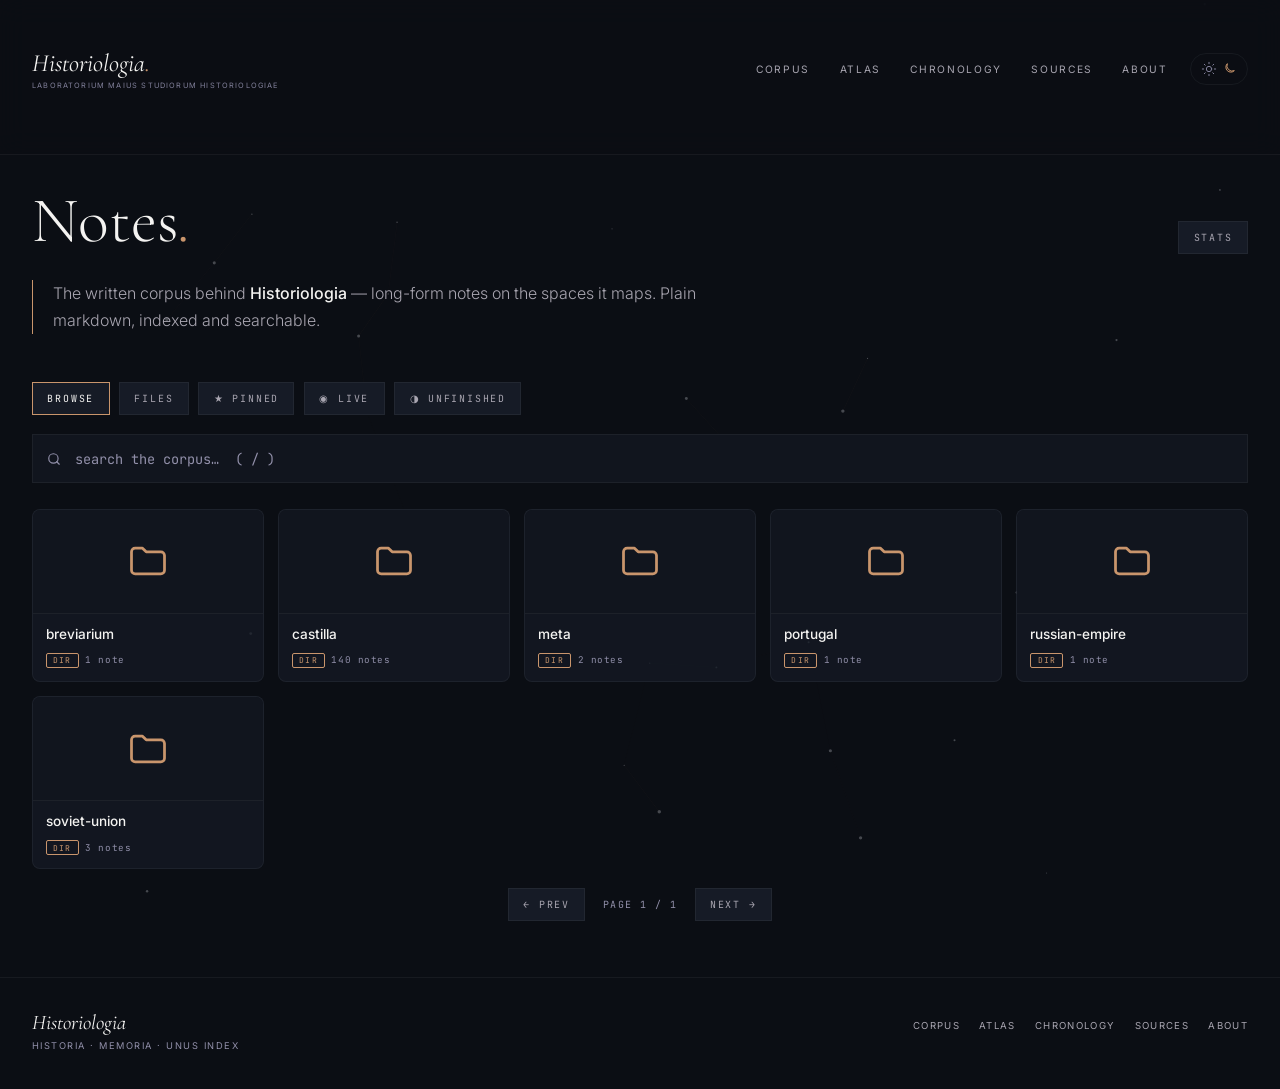
==== commit 999d3a4a: "feat(index): promote combined-typ landing with map and banners - Replace app/index.html with the app" ====
--- a/app/note/web/index.html
+++ b/app/note/web/index.html
@@ -131,73 +131,20 @@
             padding: 0 2rem 3.5rem;
         }
 
-        .nav {
-            position: sticky;
-            top: 0;
-            z-index: 10;
-            background: var(--nav-bg);
-            backdrop-filter: blur(10px);
-            -webkit-backdrop-filter: blur(10px);
-            border-bottom: 1px solid var(--border-subtle);
-        }
-
-        .nav-inner {
-            max-width: 1280px;
-            margin: 0 auto;
-            padding: 0.95rem 2rem;
-            display: flex;
-            align-items: center;
-            justify-content: space-between;
-        }
-
-        .nav-brand {
-            display: inline-flex;
-            align-items: center;
-            gap: 0.55rem;
-            font-family: var(--font-display);
-            font-size: 1.2rem;
-            font-weight: 400;
-            letter-spacing: 0.03em;
-            color: var(--text-primary);
-            text-decoration: none;
-        }
-
-        .nav-mark {
-            height: 26px;
-            width: auto;
-        }
-
-        .nav-brand em { font-style: italic; color: var(--accent-gold); }
-
-        .nav-links {
-            font-family: var(--font-mono);
-            font-size: 0.6rem;
-            letter-spacing: 0.18em;
-            text-transform: uppercase;
-        }
-
-        .nav-links a {
-            color: var(--text-muted);
-            text-decoration: none;
-            transition: color 0.3s ease;
-        }
-
-        .nav-links a:hover { color: var(--accent-cyan); }
-
-        .theme-toggle {
-            font-family: var(--font-mono);
-            font-size: 0.6rem;
-            letter-spacing: 0.18em;
-            text-transform: uppercase;
-            color: var(--text-secondary);
-            background: var(--bg-card);
-            border: 1px solid var(--border-subtle);
-            padding: 0.45rem 0.75rem;
-            cursor: pointer;
-            transition: color 0.3s ease, border-color 0.3s ease;
-        }
-
-        .theme-toggle:hover { color: var(--accent-cyan); border-color: var(--accent-cyan); }
+        .topbar { position: sticky; top: 0; z-index: 30; background: color-mix(in srgb, var(--bg-void) 82%, transparent); backdrop-filter: blur(14px); -webkit-backdrop-filter: blur(14px); border-bottom: 1px solid var(--border-subtle); }
+        .topbar .bar { display: flex; align-items: center; justify-content: space-between; gap: 1.5rem; padding: 1rem 2rem; max-width: 1280px; margin: 0 auto; }
+        .brand-lockup { display: flex; flex-direction: column; gap: 0.2rem; }
+        a.brand { font-family: var(--font-display); font-style: italic; font-weight: 400; font-size: 1.55rem; color: var(--text-primary); text-decoration: none; }
+        a.brand span { color: var(--accent-gold); }
+        .brand-sub { font-family: var(--font-body); font-size: 0.46rem; font-weight: 400; letter-spacing: 0.16em; text-transform: uppercase; color: var(--text-ghost); }
+        .navlinks { display: flex; align-items: center; gap: 0.15rem; flex-wrap: wrap; }
+        .navlinks a { font-family: var(--font-body); font-size: 0.64rem; letter-spacing: 0.16em; text-transform: uppercase; color: var(--text-secondary); text-decoration: none; padding: 0.5rem 0.85rem; border-radius: 6px; }
+        .navlinks a:hover { color: var(--text-primary); background: color-mix(in srgb, var(--accent-gold) 14%, transparent); }
+        #themeToggle { display: inline-flex; align-items: center; gap: 0.3rem; background: transparent; border: 1px solid var(--border-subtle); color: var(--text-ghost); border-radius: 999px; padding: 0.42rem 0.6rem; cursor: pointer; margin-left: 0.4rem; }
+        #themeToggle:hover { color: var(--text-primary); }
+        #themeToggle svg { width: 16px; height: 16px; display: block; }
+        html[data-theme="dark"] #themeToggle .ico-moon { color: var(--accent-gold); }
+        html[data-theme="light"] #themeToggle .ico-sun { color: var(--accent-amber); }
 
         header {
             padding: 2rem 0 3rem;
@@ -623,43 +570,13 @@
             color: var(--text-muted);
         }
 
-        footer {
-            position: relative;
-            z-index: 1;
-            border-top: 1px solid var(--border-subtle);
-            background: var(--footer-bg);
-        }
-
-        .foot-inner {
-            max-width: 1280px;
-            margin: 0 auto;
-            padding: 1.5rem 2rem;
-            display: flex;
-            align-items: center;
-            justify-content: space-between;
-            flex-wrap: wrap;
-            gap: 1rem 2rem;
-            font-family: var(--font-mono);
-            font-size: 0.6rem;
-            letter-spacing: 0.18em;
-            text-transform: uppercase;
-            color: var(--text-muted);
-        }
-
-        .foot-brand {
-            font-family: var(--font-display);
-            font-size: 1.05rem;
-            letter-spacing: 0.03em;
-            text-transform: none;
-            color: var(--text-secondary);
-        }
-
-        .foot-brand em { font-style: italic; color: var(--accent-gold); }
-
-        .foot-links { display: flex; flex-wrap: wrap; gap: 1.2rem; }
-
-        footer a { color: var(--text-muted); text-decoration: none; transition: color 0.3s ease; }
-        footer a:hover { color: var(--accent-cyan); }
+        footer.foot { border-top: 1px solid var(--border-subtle); margin-top: auto; }
+        .foot-inner { max-width: 1280px; margin: 0 auto; padding: 2rem 2rem 2.4rem; display: flex; flex-wrap: wrap; gap: 1.2rem; align-items: baseline; justify-content: space-between; }
+        .foot-brand { font-family: var(--font-display); font-style: italic; font-size: 1.3rem; color: var(--text-primary); }
+        .foot-colophon { font-family: var(--font-body); font-size: 0.58rem; letter-spacing: 0.16em; text-transform: uppercase; color: var(--text-muted); margin-top: 0.3rem; }
+        .foot-links { display: flex; flex-wrap: wrap; gap: 0.2rem 1.2rem; }
+        .foot-links a { font-family: var(--font-body); font-size: 0.6rem; letter-spacing: 0.14em; text-transform: uppercase; color: var(--text-secondary); text-decoration: none; }
+        .foot-links a:hover { color: var(--accent-gold); }
 
         @media (max-width: 860px) {
             .row-path { display: none; }
@@ -669,13 +586,23 @@
 <body>
     <canvas id="ambientCanvas" aria-hidden="true"></canvas>
 
-    <nav class="nav">
-        <div class="nav-inner">
-            <a class="nav-brand" href="/">Historiologia</a>
-            <div class="nav-links"><a href="../data/meta/atlas.html">Atlas</a></div>
-            <button type="button" class="theme-toggle" id="themeToggle" aria-label="Switch color theme">◐ <span id="themeLabel">LIGHT</span></button>
+    <header class="topbar"><div class="bar">
+        <div class="brand-lockup">
+            <a class="brand" href="/">Historiologia<span>.</span></a>
+            <span class="brand-sub">Laboratorium Maius Studiorum Historiologiae</span>
         </div>
-    </nav>
+        <nav class="navlinks">
+            <a href="/note/web/">Corpus</a>
+            <a href="/note/data/meta/atlas.html">Atlas</a>
+            <a href="/note/web/?q=periodo">Chronology</a>
+            <a href="/note/web/?q=aclaratorio">Sources</a>
+            <a href="/about.html">About</a>
+            <button type="button" id="themeToggle" aria-label="Toggle light and dark theme" title="Toggle theme">
+                <svg class="ico-sun" viewBox="0 0 24 24" fill="none" stroke="currentColor" stroke-width="1.5" stroke-linecap="round"><circle cx="12" cy="12" r="4"/><path d="M12 2v2M12 20v2M2 12h2M20 12h2M4.9 4.9l1.4 1.4M17.7 17.7l1.4 1.4M19.1 4.9l-1.4 1.4M6.3 17.7l-1.4 1.4"/></svg>
+                <svg class="ico-moon" viewBox="0 0 24 24" fill="none" stroke="currentColor" stroke-width="1.5" stroke-linejoin="round"><path d="M20 14.5A8 8 0 0 1 9.5 4a7 7 0 1 0 10.5 10.5Z"/></svg>
+            </button>
+        </nav>
+    </div></header>
 
     <div class="page">
         <header>
@@ -725,13 +652,16 @@
         <div class="stats-body" id="stats-body"></div>
     </div>
 
-    <footer>
+    <footer class="foot">
         <div class="foot-inner">
-            <div class="foot-brand">Historiologia</div>
-            <div>NOTES &middot; INDEXED &middot; <span id="foot-date">&mdash;</span></div>
-            <div class="foot-links">
-                <a href="/">REGISTRY</a>
-            </div>
+            <div><div class="foot-brand">Historiologia</div><div class="foot-colophon">HISTORIA · MEMORIA · UNUS INDEX</div></div>
+            <nav class="foot-links">
+                <a href="/note/web/">Corpus</a>
+                <a href="/note/data/meta/atlas.html">Atlas</a>
+                <a href="/note/web/?q=periodo">Chronology</a>
+                <a href="/note/web/?q=aclaratorio">Sources</a>
+                <a href="/about.html">About</a>
+            </nav>
         </div>
     </footer>
 
@@ -816,12 +746,7 @@
         /* ---------- theme toggle (shared with the hub) ---------- */
 
         var themeToggle = document.getElementById('themeToggle');
-        var themeLabel = document.getElementById('themeLabel');
         var themeFading = false;
-
-        function applyThemeLabel() {
-            themeLabel.textContent = document.documentElement.dataset.theme === 'light' ? 'DARK' : 'LIGHT';
-        }
 
         themeToggle.addEventListener('click', function () {
             if (themeFading) return;
@@ -831,7 +756,6 @@
             var swap = function () {
                 root.dataset.theme = root.dataset.theme === 'light' ? 'dark' : 'light';
                 try { localStorage.setItem('historiologia-theme', root.dataset.theme); } catch (e) { /* private mode */ }
-                applyThemeLabel();
                 root.classList.remove('theme-fading');
                 themeFading = false;
             };
@@ -842,8 +766,6 @@
             root.classList.add('theme-fading');
             setTimeout(swap, 190);
         });
-
-        applyThemeLabel();
 
         /* ---------- helpers ---------- */
 
@@ -1369,7 +1291,6 @@
             .then(function (idx) {
                 NOTES = idx.notes;
                 IDX = idx;
-                document.getElementById('foot-date').textContent = idx.generated;
                 /* Pins degrade silently: no API -> no pin UI. */
                 return fetch('/note/api/pins', { headers: { 'Accept': 'application/json' } })
                     .then(function (r) {
